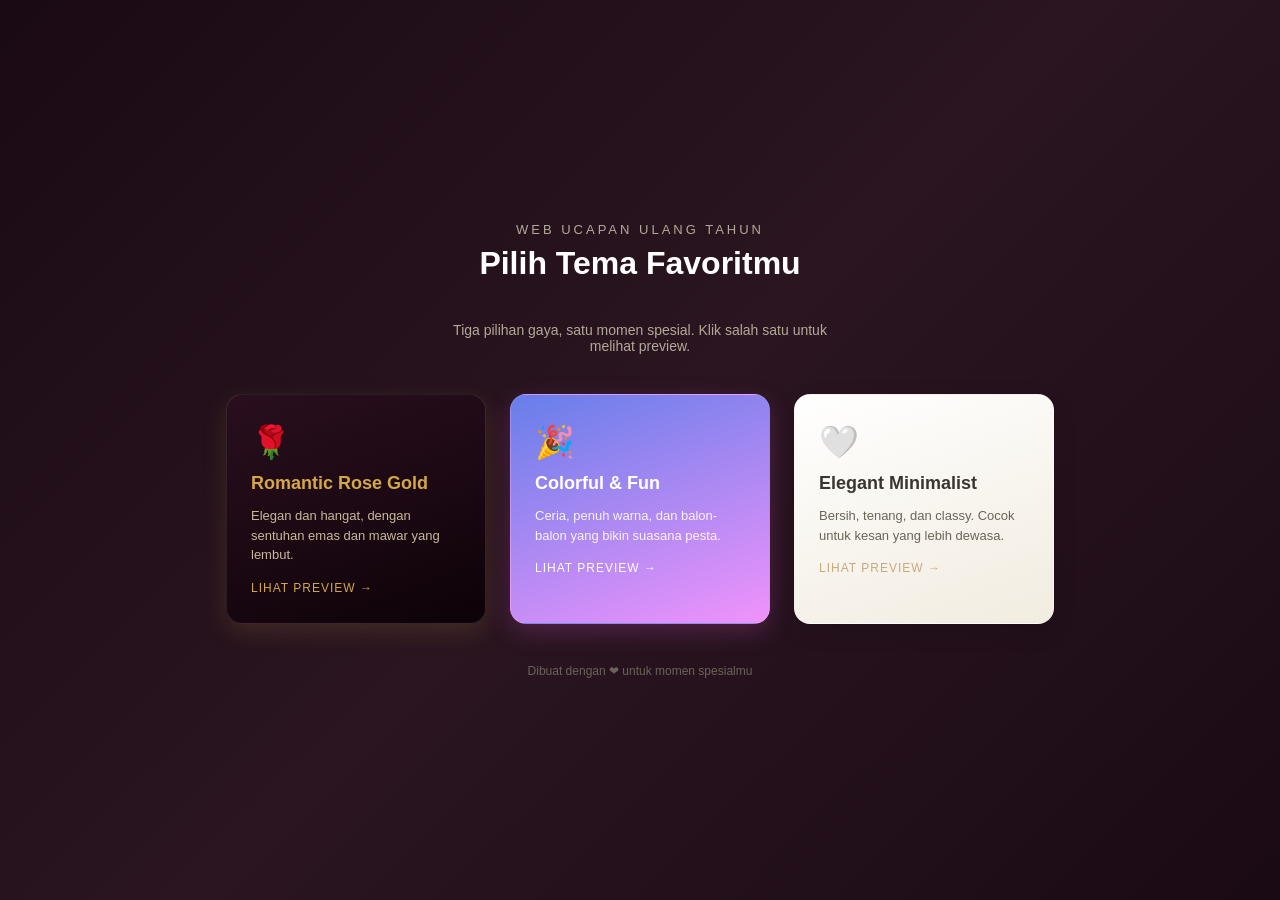
==== index.html @ ce7f8b6c "Add files via upload" ====
<!DOCTYPE html>
<html lang="id">
<head>
    <meta charset="UTF-8">
    <meta name="viewport" content="width=device-width, initial-scale=1.0">
    <title>Web Ucapan Ulang Tahun - Pilih Tema</title>
    <style>
        * {
            margin: 0;
            padding: 0;
            box-sizing: border-box;
        }

        body {
            font-family: 'Segoe UI', sans-serif;
            background: linear-gradient(135deg, #1a0a14 0%, #2a1520 50%, #1a0a14 100%);
            min-height: 100vh;
            display: flex;
            flex-direction: column;
            align-items: center;
            justify-content: center;
            padding: 40px 20px;
            gap: 40px;
        }

        .eyebrow {
            color: #b3a998;
            font-size: 13px;
            letter-spacing: 3px;
            text-transform: uppercase;
        }

        h1 {
            color: #fff;
            font-size: 32px;
            text-align: center;
        }

        .subtitle {
            color: #b3a998;
            font-size: 14px;
            text-align: center;
            max-width: 400px;
        }

        .cards {
            display: flex;
            flex-wrap: wrap;
            justify-content: center;
            gap: 24px;
            max-width: 900px;
        }

        .card {
            width: 260px;
            border-radius: 16px;
            padding: 28px 24px;
            text-decoration: none;
            display: flex;
            flex-direction: column;
            gap: 12px;
            transition: transform 0.3s ease, box-shadow 0.3s ease;
            border: 1px solid rgba(255,255,255,0.1);
        }

        .card:hover {
            transform: translateY(-6px);
        }

        .card-a {
            background: linear-gradient(160deg, #2a0f1e, #0d0208);
            box-shadow: 0 8px 24px rgba(212, 168, 67, 0.15);
        }

        .card-a:hover {
            box-shadow: 0 12px 32px rgba(212, 168, 67, 0.3);
        }

        .card-b {
            background: linear-gradient(160deg, #667eea, #f093fb);
            box-shadow: 0 8px 24px rgba(200, 80, 192, 0.25);
        }

        .card-b:hover {
            box-shadow: 0 12px 32px rgba(200, 80, 192, 0.4);
        }

        .card-c {
            background: linear-gradient(160deg, #ffffff, #f2ece0);
            box-shadow: 0 8px 24px rgba(0, 0, 0, 0.1);
        }

        .card-c:hover {
            box-shadow: 0 12px 32px rgba(0, 0, 0, 0.15);
        }

        .card-icon {
            font-size: 32px;
        }

        .card-title {
            font-size: 18px;
            font-weight: 600;
        }

        .card-a .card-title { color: #d4a843; }
        .card-b .card-title { color: #fff; }
        .card-c .card-title { color: #3a352f; }

        .card-desc {
            font-size: 13px;
            line-height: 1.5;
        }

        .card-a .card-desc { color: #c9b99a; }
        .card-b .card-desc { color: rgba(255,255,255,0.9); }
        .card-c .card-desc { color: #6b6459; }

        .card-cta {
            font-size: 12px;
            letter-spacing: 1px;
            text-transform: uppercase;
            margin-top: 4px;
        }

        .card-a .card-cta { color: #d4a843; }
        .card-b .card-cta { color: #fff; }
        .card-c .card-cta { color: #c9a97e; }

        footer {
            color: #6b6459;
            font-size: 12px;
            text-align: center;
        }
    </style>
</head>
<body>
    <div>
        <p class="eyebrow" style="text-align:center; margin-bottom: 8px;">Web Ucapan Ulang Tahun</p>
        <h1>Pilih Tema Favoritmu</h1>
    </div>
    <p class="subtitle">Tiga pilihan gaya, satu momen spesial. Klik salah satu untuk melihat preview.</p>

    <div class="cards">
        <a href="template-A/" class="card card-a">
            <div class="card-icon">🌹</div>
            <div class="card-title">Romantic Rose Gold</div>
            <div class="card-desc">Elegan dan hangat, dengan sentuhan emas dan mawar yang lembut.</div>
            <div class="card-cta">Lihat Preview →</div>
        </a>

        <a href="template-B/" class="card card-b">
            <div class="card-icon">🎉</div>
            <div class="card-title">Colorful & Fun</div>
            <div class="card-desc">Ceria, penuh warna, dan balon-balon yang bikin suasana pesta.</div>
            <div class="card-cta">Lihat Preview →</div>
        </a>

        <a href="template-C/" class="card card-c">
            <div class="card-icon">🤍</div>
            <div class="card-title">Elegant Minimalist</div>
            <div class="card-desc">Bersih, tenang, dan classy. Cocok untuk kesan yang lebih dewasa.</div>
            <div class="card-cta">Lihat Preview →</div>
        </a>
    </div>

    <footer>Dibuat dengan ❤ untuk momen spesialmu</footer>
</body>
</html>
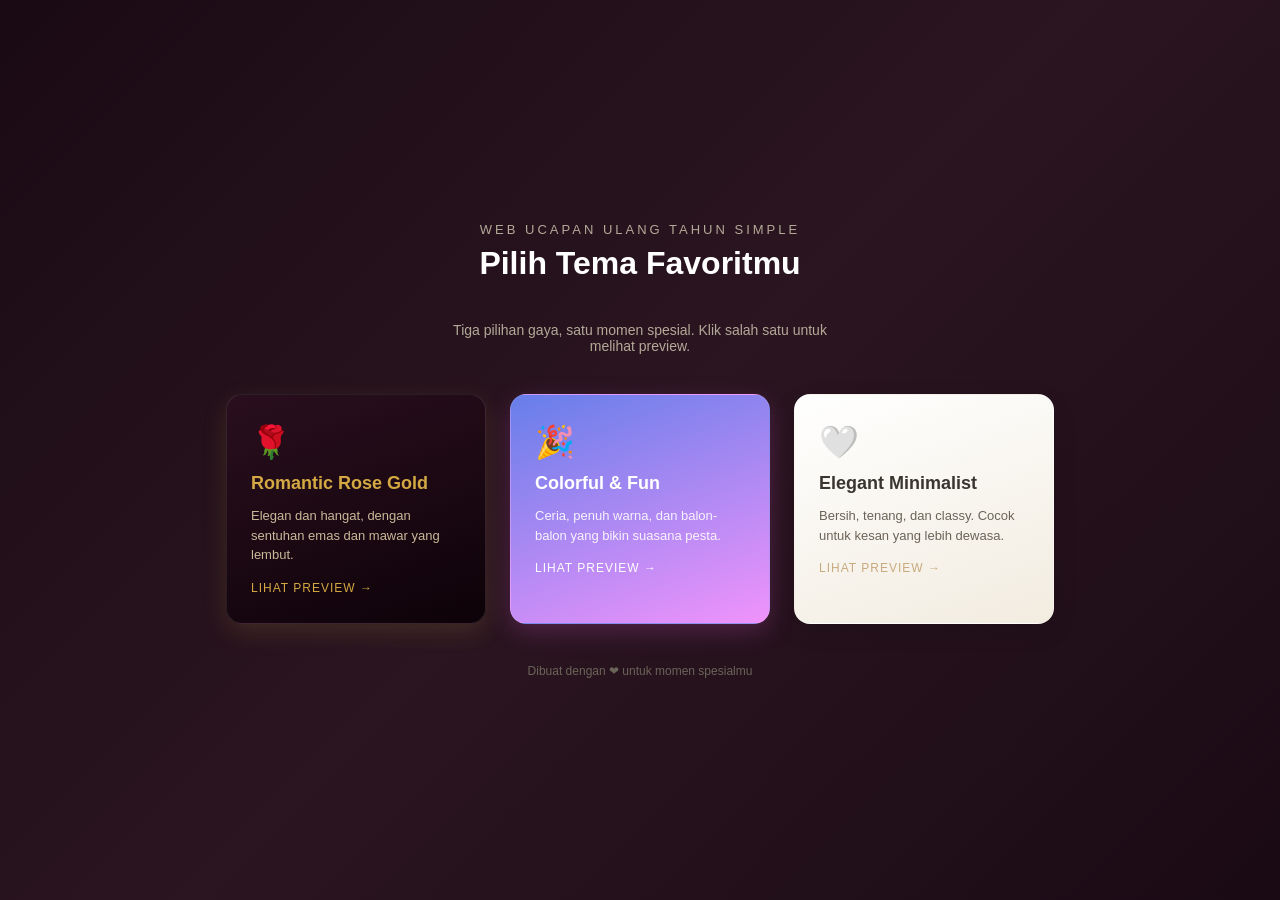
==== commit 54788768: "update index.html" ====
--- a/index.html
+++ b/index.html
@@ -136,7 +136,7 @@
 </head>
 <body>
     <div>
-        <p class="eyebrow" style="text-align:center; margin-bottom: 8px;">Web Ucapan Ulang Tahun</p>
+        <p class="eyebrow" style="text-align:center; margin-bottom: 8px;">Web Ucapan Ulang Tahun Simple</p>
         <h1>Pilih Tema Favoritmu</h1>
     </div>
     <p class="subtitle">Tiga pilihan gaya, satu momen spesial. Klik salah satu untuk melihat preview.</p>
